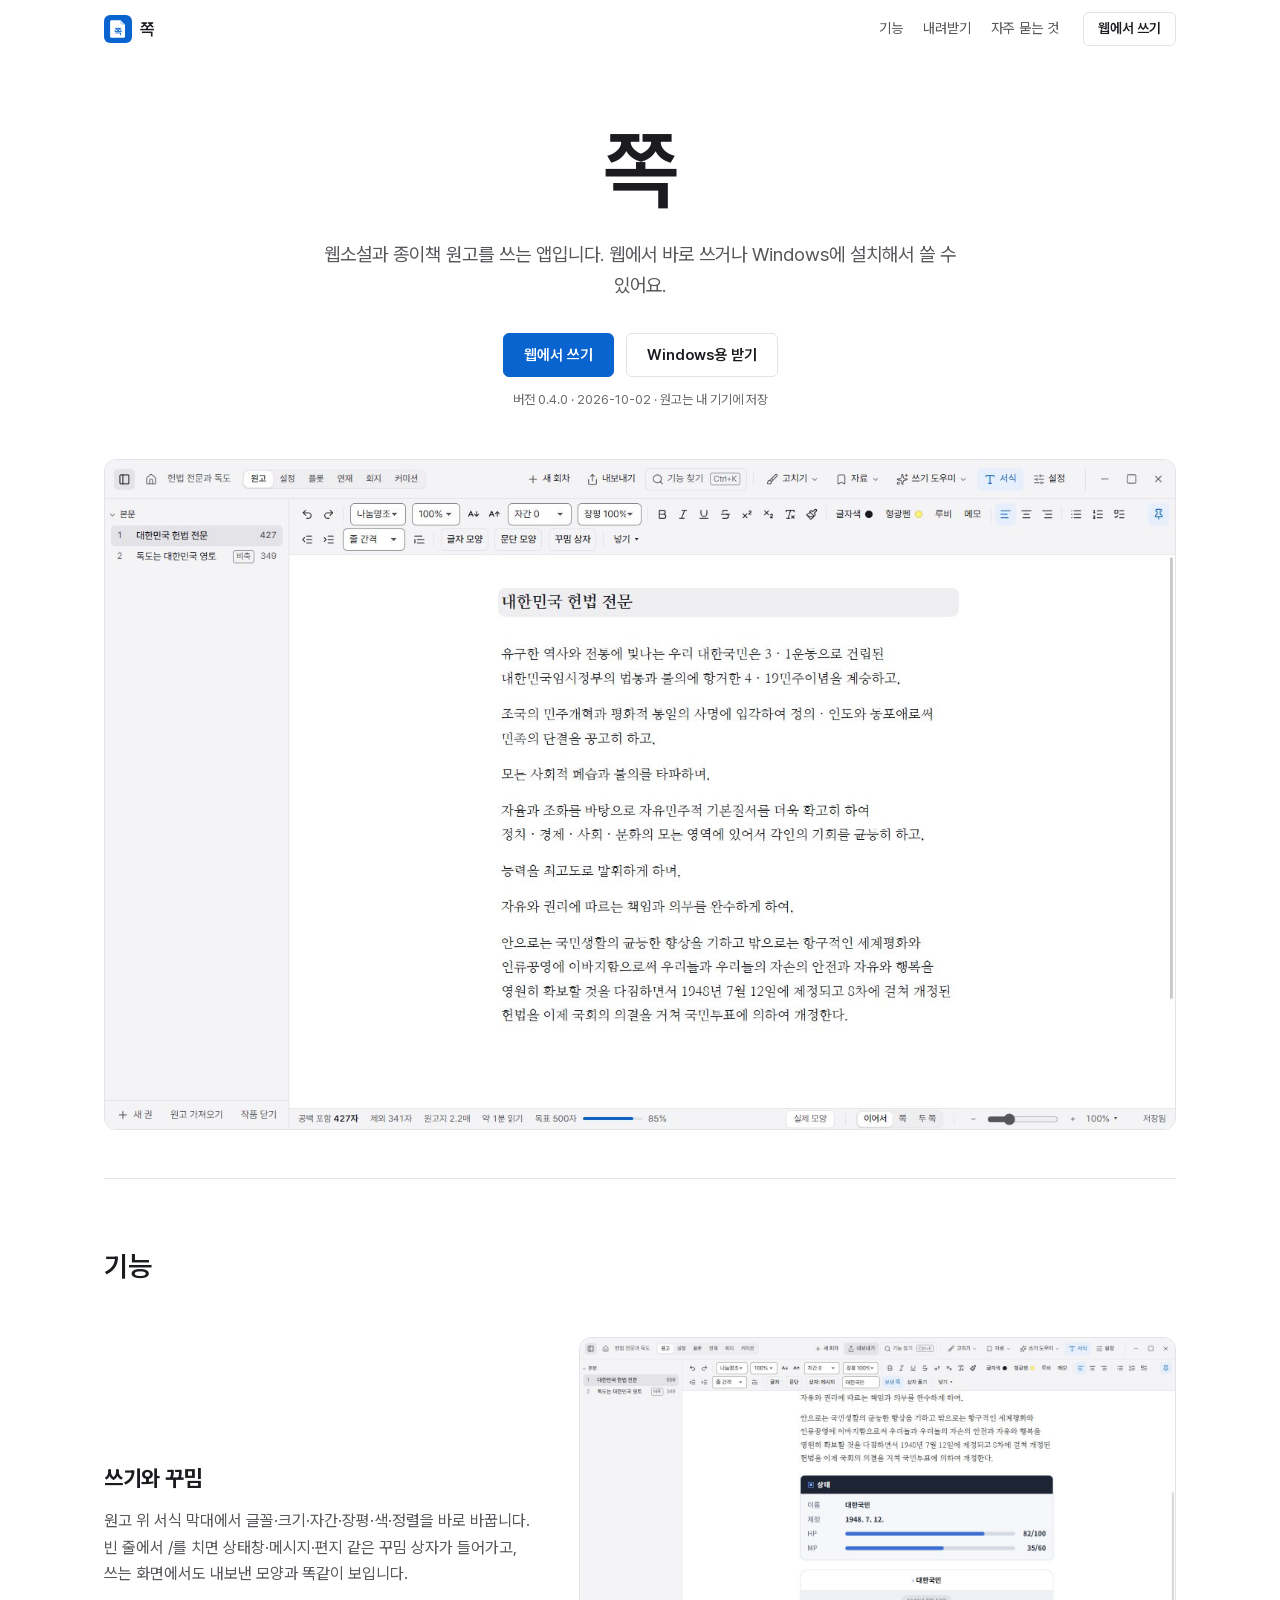
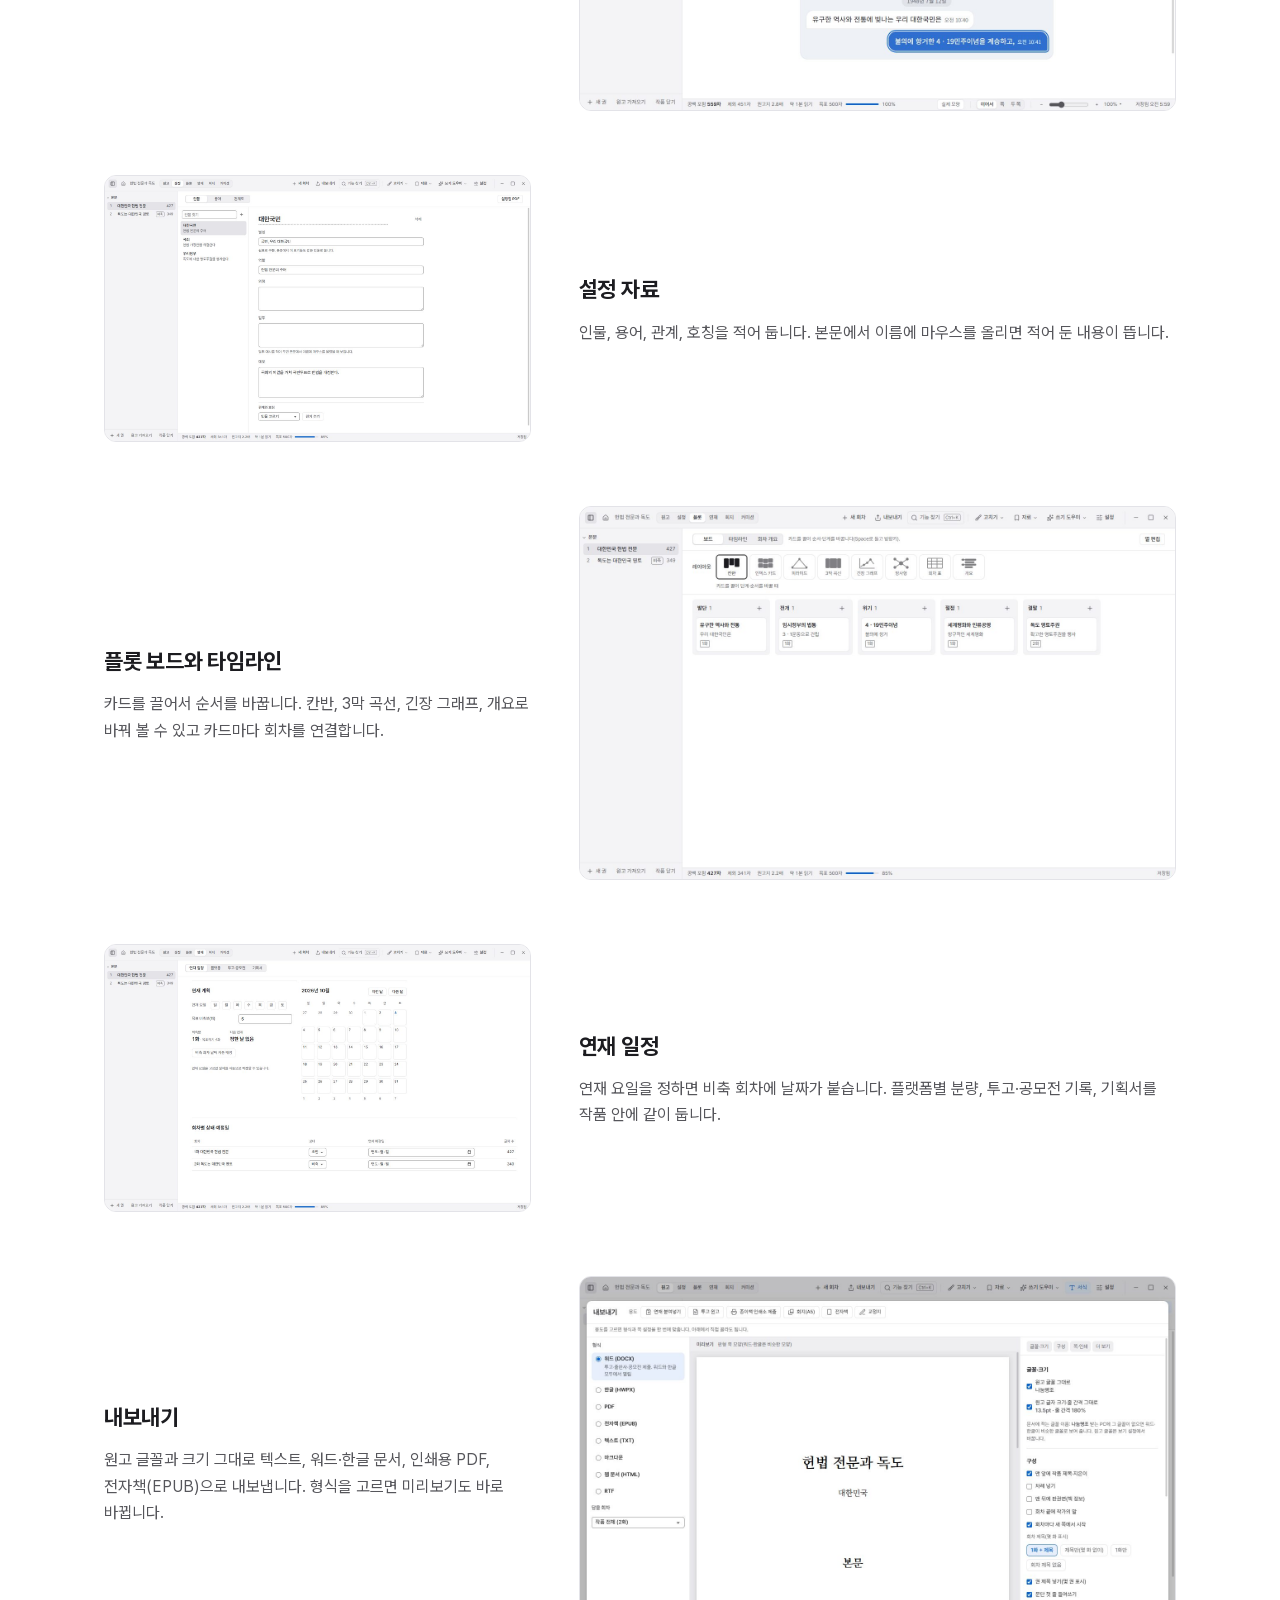
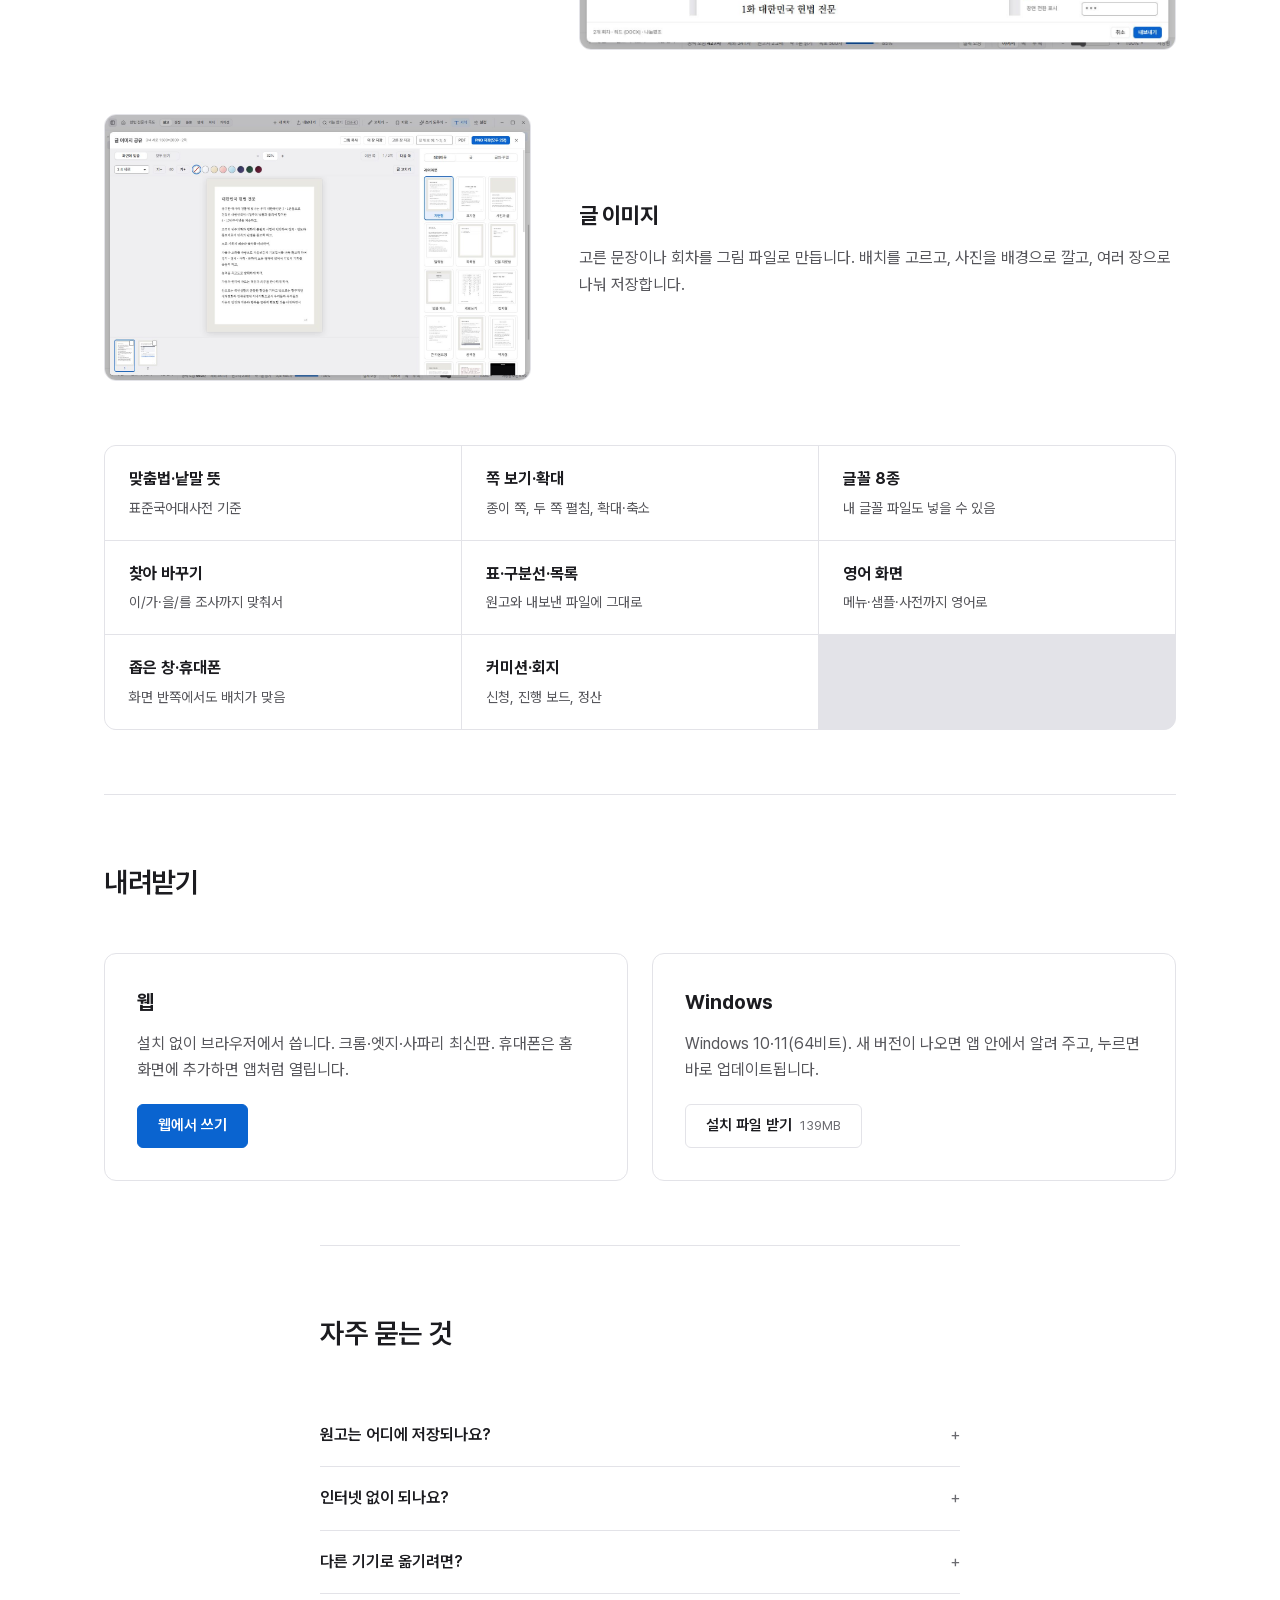
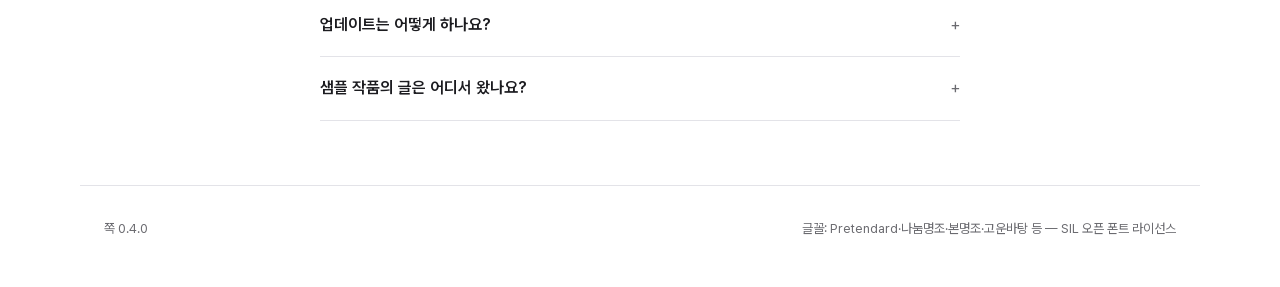
==== index.html @ 69a87b11 "사이트 올리기" ====
<!doctype html>
<html lang="ko">
  <head>
    <meta charset="utf-8" />
    <meta name="viewport" content="width=device-width, initial-scale=1" />
    <title>쪽</title>
    <!-- 링크 미리보기(카톡·트위터·디스코드 등): 제목·그림 모두 「쪽」만. 설명 줄은 일부러 넣지 않는다(카톡이 description을 대신 보여 줌) -->
    <meta property="og:type" content="website" />
    <meta property="og:site_name" content="쪽" />
    <meta property="og:title" content="쪽" />

    <meta property="og:url" content="https://9w3am.github.io/jjok/" />
    <meta property="og:image" content="https://9w3am.github.io/jjok/og.png" />
    <meta property="og:image:width" content="1200" />
    <meta property="og:image:height" content="630" />
    <meta property="og:locale" content="ko_KR" />
    <meta name="twitter:card" content="summary_large_image" />
    <meta name="theme-color" content="#ffffff" media="(prefers-color-scheme: light)" />
    <meta name="theme-color" content="#1a1a1d" media="(prefers-color-scheme: dark)" />
    <link rel="icon" href="favicon.svg" type="image/svg+xml" />
    <link rel="icon" href="favicon-32.png" sizes="32x32" type="image/png" />
    <link rel="apple-touch-icon" href="app/icon-180.png" />
    <link rel="stylesheet" href="site.css" />
    <script>
      // 홈 화면에 설치한 웹 앱(옛 주소)으로 열었으면 소개 없이 바로 앱으로
      if (matchMedia("(display-mode: standalone)").matches) location.replace("app/");
    </script>
  </head>
  <body>
    <header class="top">
      <a class="brand" href="./"><img src="app/icon.svg" alt="" width="28" height="28" />쪽</a>
      <nav aria-label="사이트">
        <a href="#features">기능</a>
        <a href="#download">내려받기</a>
        <a href="#faq">자주 묻는 것</a>
      </nav>
      <a class="btn btn-sm" href="app/">웹에서 쓰기</a>
    </header>

    <main>
      <section class="hero">
        <h1>쪽</h1>
        <p class="lead">웹소설과 종이책 원고를 쓰는 앱입니다. 웹에서 바로 쓰거나 Windows에 설치해서 쓸 수 있어요.</p>
        <div class="cta">
          <a class="btn btn-primary" href="app/">웹에서 쓰기</a>
          <a class="btn" href="https://github.com/9w3am/jjok/releases/download/v0.4.0/jjok-setup-0.4.0.exe">Windows용 받기</a>
        </div>
        <p class="meta">버전 0.4.0 · 2026-10-02 · 원고는 내 기기에 저장</p>
        <figure class="shot shot-hero">
          <img src="shots/write.jpg" width="1440" height="900" alt="원고 쓰는 화면: 왼쪽에 회차 목록, 가운데에 본문" />
        </figure>
      </section>

      <section id="features" class="features" aria-labelledby="f-title">
        <h2 id="f-title">기능</h2>

        <article class="feature">
          <div class="f-text">
            <h3>쓰기와 꾸밈</h3>
            <p>원고 위 서식 막대에서 글꼴·크기·자간·장평·색·정렬을 바로 바꿉니다. 빈 줄에서 /를 치면 상태창·메시지·편지 같은 꾸밈 상자가 들어가고, 쓰는 화면에서도 내보낸 모양과 똑같이 보입니다.</p>
          </div>
          <figure class="shot">
            <img src="shots/boxes.jpg" width="1440" height="900" alt="원고 안에 상태창과 메시지 상자가 들어간 쓰는 화면" loading="lazy" />
          </figure>
        </article>

        <article class="feature">
          <div class="f-text">
            <h3>설정 자료</h3>
            <p>인물, 용어, 관계, 호칭을 적어 둡니다. 본문에서 이름에 마우스를 올리면 적어 둔 내용이 뜹니다.</p>
          </div>
          <figure class="shot">
            <img src="shots/bible.jpg" width="1440" height="900" alt="설정 자료 화면: 인물 목록과 인물 정보" loading="lazy" />
          </figure>
        </article>

        <article class="feature">
          <div class="f-text">
            <h3>플롯 보드와 타임라인</h3>
            <p>카드를 끌어서 순서를 바꿉니다. 칸반, 3막 곡선, 긴장 그래프, 개요로 바꿔 볼 수 있고 카드마다 회차를 연결합니다.</p>
          </div>
          <figure class="shot">
            <img src="shots/plot.jpg" width="1440" height="900" alt="플롯 보드 화면" loading="lazy" />
          </figure>
        </article>

        <article class="feature">
          <div class="f-text">
            <h3>연재 일정</h3>
            <p>연재 요일을 정하면 비축 회차에 날짜가 붙습니다. 플랫폼별 분량, 투고·공모전 기록, 기획서를 작품 안에 같이 둡니다.</p>
          </div>
          <figure class="shot">
            <img src="shots/serial.jpg" width="1440" height="900" alt="연재 일정 화면" loading="lazy" />
          </figure>
        </article>

        <article class="feature">
          <div class="f-text">
            <h3>내보내기</h3>
            <p>원고 글꼴과 크기 그대로 텍스트, 워드·한글 문서, 인쇄용 PDF, 전자책(EPUB)으로 내보냅니다. 형식을 고르면 미리보기도 바로 바뀝니다.</p>
          </div>
          <figure class="shot">
            <img src="shots/export.jpg" width="1440" height="900" alt="내보내기 화면: 형식 목록과 쪽 미리보기" loading="lazy" />
          </figure>
        </article>

        <article class="feature">
          <div class="f-text">
            <h3>글 이미지</h3>
            <p>고른 문장이나 회차를 그림 파일로 만듭니다. 배치를 고르고, 사진을 배경으로 깔고, 여러 장으로 나눠 저장합니다.</p>
          </div>
          <figure class="shot">
            <img src="shots/textimage.jpg" width="1440" height="900" alt="글 이미지 화면: 배치 목록과 그림 미리보기" loading="lazy" />
          </figure>
        </article>

        <ul class="more" aria-label="그 밖의 기능">
          <li><strong>맞춤법·낱말 뜻</strong><span>표준국어대사전 기준</span></li>
          <li><strong>쪽 보기·확대</strong><span>종이 쪽, 두 쪽 펼침, 확대·축소</span></li>
          <li><strong>글꼴 8종</strong><span>내 글꼴 파일도 넣을 수 있음</span></li>
          <li><strong>찾아 바꾸기</strong><span>이/가·을/를 조사까지 맞춰서</span></li>
          <li><strong>표·구분선·목록</strong><span>원고와 내보낸 파일에 그대로</span></li>
          <li><strong>영어 화면</strong><span>메뉴·샘플·사전까지 영어로</span></li>
          <li><strong>좁은 창·휴대폰</strong><span>화면 반쪽에서도 배치가 맞음</span></li>
          <li><strong>커미션·회지</strong><span>신청, 진행 보드, 정산</span></li>
        </ul>
      </section>

      <section id="download" class="download" aria-labelledby="d-title">
        <h2 id="d-title">내려받기</h2>
        <div class="d-grid">
          <div class="d-card">
            <h3>웹</h3>
            <p>설치 없이 브라우저에서 씁니다. 크롬·엣지·사파리 최신판. 휴대폰은 홈 화면에 추가하면 앱처럼 열립니다.</p>
            <a class="btn btn-primary" href="app/">웹에서 쓰기</a>
          </div>
          <div class="d-card">
            <h3>Windows</h3>
            <p>Windows 10·11(64비트). 새 버전이 나오면 앱 안에서 알려 주고, 누르면 바로 업데이트됩니다.</p>
            <a class="btn" href="https://github.com/9w3am/jjok/releases/download/v0.4.0/jjok-setup-0.4.0.exe">설치 파일 받기 <span class="size">139MB</span></a>
          </div>
        </div>
      </section>

      <section id="faq" class="faq" aria-labelledby="q-title">
        <h2 id="q-title">자주 묻는 것</h2>
        <details>
          <summary>원고는 어디에 저장되나요?</summary>
          <p>
            내 기기에 저장됩니다. Windows는 작품 폴더에, 웹은 브라우저 저장소에 둡니다. 로그인하면 계정에도 올라가서
            다른 기기에서 이어 쓸 수 있습니다.
          </p>
        </details>
        <details>
          <summary>인터넷 없이 되나요?</summary>
          <p>
            Windows는 인터넷 없이 됩니다. 웹은 한 번 열어 두면 인터넷이 끊겨도 열립니다. 맞춤법 사전과 기기 간 동기화만
            인터넷이 필요합니다.
          </p>
        </details>
        <details>
          <summary>다른 기기로 옮기려면?</summary>
          <p>로그인해서 동기화하거나, 작품을 파일로 내보낸 다음 다른 기기에서 가져오면 됩니다.</p>
        </details>
        <details>
          <summary>업데이트는 어떻게 하나요?</summary>
          <p>
            새 버전이 나오면 앱 오른쪽 아래에 알림이 뜹니다. 웹은 새로 불러오면 되고, Windows는 ‘지금 업데이트’를
            누르면 받아서 설치한 뒤 다시 켜집니다. 알림을 넘겼어도 시작 화면 아래 버전 줄에서 업데이트할 수 있습니다.
            쓰던 작품은 그대로 남습니다.
          </p>
        </details>
        <details>
          <summary>샘플 작품의 글은 어디서 왔나요?</summary>
          <p>
            대한민국 헌법 전문, 외교부 독도 누리집의 정부 기본입장, 「독도의 지속가능한 이용에 관한 법률」 조문입니다.
          </p>
        </details>
      </section>
    </main>

    <footer class="foot">
      <span>쪽 0.4.0</span>
      <span>글꼴: Pretendard·나눔명조·본명조·고운바탕 등 — SIL 오픈 폰트 라이선스</span>
    </footer>
  </body>
</html>
---- site.css ----
/* 쪽 사이트 첫 화면. 색·모서리·간격은 앱 디자인 토큰(docs/DESIGN_SYSTEM.md)과 같게 */
@font-face {
  font-family: "Pretendard Variable";
  src: url("fonts/PretendardVariable.woff2") format("woff2-variations");
  font-weight: 45 920;
  font-display: swap;
}

:root {
  color-scheme: light;
  --bg: #ffffff;
  --bg-sidebar: #f4f4f6;
  --text: #1c1c20;
  --text-2: #56565b;
  --text-3: #6b6b70;
  --line: #e3e3e8;
  --accent: #0a64d0;
  --accent-contrast: #ffffff;
  --r-1: 6px;
  --r-2: 8px;
  --r-3: 12px;
  --shadow-float: 0 8px 28px rgb(0 0 0 / 0.12), 0 1px 3px rgb(0 0 0 / 0.08);
  --max: 1120px;
}
@media (prefers-color-scheme: dark) {
  :root:not([data-theme="light"]) {
    color-scheme: dark;
    --bg: #1a1a1d;
    --bg-sidebar: #242426;
    --text: #f2f2f4;
    --text-2: #b4b4ba;
    --text-3: #98989f;
    --line: #38383c;
    --accent: #4c9dff;
    --accent-contrast: #0b1a2e;
  }
}
:root[data-theme="dark"] {
  color-scheme: dark;
  --bg: #1a1a1d;
  --bg-sidebar: #242426;
  --text: #f2f2f4;
  --text-2: #b4b4ba;
  --text-3: #98989f;
  --line: #38383c;
  --accent: #4c9dff;
  --accent-contrast: #0b1a2e;
}

* {
  box-sizing: border-box;
}
html {
  scroll-behavior: smooth;
}
@media (prefers-reduced-motion: reduce) {
  html {
    scroll-behavior: auto;
  }
}
body {
  margin: 0;
  background: var(--bg);
  color: var(--text);
  font:
    16px/1.65 "Pretendard Variable",
    Pretendard,
    system-ui,
    sans-serif;
  word-break: keep-all;
  overflow-x: hidden;
}
img {
  max-width: 100%;
  height: auto;
  display: block;
}
a {
  color: inherit;
}

/* 머리 막대 */
.top {
  position: sticky;
  top: 0;
  z-index: 10;
  display: flex;
  align-items: center;
  gap: 24px;
  max-width: var(--max);
  margin: 0 auto;
  padding: 12px 24px;
  background: color-mix(in srgb, var(--bg) 88%, transparent);
  backdrop-filter: blur(12px);
}
.brand {
  display: inline-flex;
  align-items: center;
  gap: 8px;
  font-weight: 600;
  font-size: 17px;
  text-decoration: none;
}
.top nav {
  display: flex;
  gap: 20px;
  margin-left: auto;
  font-size: 14px;
}
.top nav a {
  color: var(--text-2);
  text-decoration: none;
}
.top nav a:hover {
  color: var(--text);
}

/* 단추 */
.btn {
  display: inline-flex;
  align-items: center;
  gap: 8px;
  height: 44px;
  padding: 0 20px;
  border: 1px solid var(--line);
  border-radius: var(--r-1);
  background: var(--bg);
  color: var(--text);
  font-weight: 600;
  font-size: 15px;
  text-decoration: none;
  white-space: nowrap;
}
.btn:hover {
  border-color: var(--text-3);
}
.btn-primary {
  background: var(--accent);
  border-color: var(--accent);
  color: var(--accent-contrast);
}
.btn-primary:hover {
  border-color: var(--accent);
  filter: brightness(1.08);
}
.btn-sm {
  height: 34px;
  padding: 0 14px;
  font-size: 14px;
}
.btn:focus-visible,
a:focus-visible,
summary:focus-visible {
  outline: 2px solid var(--accent);
  outline-offset: 2px;
}
.size {
  color: var(--text-3);
  font-weight: 400;
  font-size: 13px;
}

/* 첫 화면 */
main {
  max-width: var(--max);
  margin: 0 auto;
  padding: 0 24px;
}
.hero {
  padding: 64px 0 48px;
  text-align: center;
}
.hero h1 {
  margin: 0;
  /* 이름이 한 글자(쪽)라 글자 자체를 로고처럼 크게 */
  font-size: clamp(56px, 8vw, 88px);
  line-height: 1.1;
  letter-spacing: -0.02em;
  font-weight: 600;
}
.lead {
  max-width: 640px;
  margin: 20px auto 0;
  color: var(--text-2);
  font-size: clamp(16px, 2vw, 19px);
}
.cta {
  display: flex;
  flex-wrap: wrap;
  justify-content: center;
  gap: 12px;
  margin-top: 32px;
}
.meta {
  margin: 12px 0 0;
  color: var(--text-3);
  font-size: 13px;
}
.shot {
  margin: 0;
  border: 1px solid var(--line);
  border-radius: var(--r-3);
  overflow: hidden;
  background: var(--bg-sidebar);
}
.shot-hero {
  margin-top: 48px;
}

/* 기능 */
.features,
.download,
.faq {
  padding: 64px 0;
  border-top: 1px solid var(--line);
}
h2 {
  margin: 0 0 48px;
  font-size: clamp(22px, 2.6vw, 28px);
  letter-spacing: -0.012em;
  font-weight: 600;
}
.feature {
  display: grid;
  grid-template-columns: minmax(0, 5fr) minmax(0, 7fr);
  gap: 48px;
  align-items: center;
  margin-bottom: 64px;
}
.feature:nth-of-type(even) .f-text {
  order: 2;
}
.feature h3 {
  margin: 0 0 12px;
  font-size: 22px;
  letter-spacing: -0.012em;
}
.feature p {
  margin: 0;
  color: var(--text-2);
}
.more {
  list-style: none;
  margin: 0;
  padding: 0;
  display: grid;
  grid-template-columns: repeat(3, minmax(0, 1fr));
  gap: 1px;
  background: var(--line);
  border: 1px solid var(--line);
  border-radius: var(--r-3);
  overflow: hidden;
}
.more li {
  display: flex;
  flex-direction: column;
  gap: 4px;
  padding: 20px 24px;
  background: var(--bg);
}
.more span {
  color: var(--text-2);
  font-size: 14px;
}

/* 내려받기 */
.d-grid {
  display: grid;
  grid-template-columns: repeat(2, minmax(0, 1fr));
  gap: 24px;
}
.d-card {
  display: flex;
  flex-direction: column;
  align-items: flex-start;
  gap: 12px;
  padding: 32px;
  border: 1px solid var(--line);
  border-radius: var(--r-3);
}
.d-card h3 {
  margin: 0;
  font-size: 20px;
}
.d-card p {
  margin: 0 0 8px;
  color: var(--text-2);
  flex: 1;
}

/* 자주 묻는 것 */
.faq {
  max-width: 640px;
  margin: 0 auto;
}
.faq details {
  border-bottom: 1px solid var(--line);
}
.faq summary {
  cursor: pointer;
  padding: 18px 0;
  font-weight: 600;
  list-style: none;
  display: flex;
  justify-content: space-between;
  gap: 16px;
}
.faq summary::-webkit-details-marker {
  display: none;
}
.faq summary::after {
  content: "+";
  color: var(--text-3);
  font-weight: 400;
}
.faq details[open] summary::after {
  content: "−";
}
.faq details p {
  margin: 0 0 18px;
  color: var(--text-2);
}

.foot {
  display: flex;
  flex-wrap: wrap;
  justify-content: space-between;
  gap: 8px 24px;
  max-width: var(--max);
  margin: 0 auto;
  padding: 32px 24px 48px;
  border-top: 1px solid var(--line);
  color: var(--text-3);
  font-size: 13px;
}

/* 좁은 화면(휴대폰): 한 줄로 쌓고 옆 여백 16px */
@media (max-width: 900px) {
  .top {
    padding: 10px 16px;
    gap: 12px;
  }
  .top nav {
    display: none;
  }
  .top .btn-sm {
    margin-left: auto;
  }
  main {
    padding: 0 16px;
  }
  .hero {
    padding: 40px 0 32px;
    text-align: left;
  }
  .lead {
    margin-left: 0;
  }
  .cta {
    justify-content: flex-start;
  }
  .cta .btn {
    flex: 1 1 100%;
    justify-content: center;
  }
  .feature {
    grid-template-columns: 1fr;
    gap: 20px;
    margin-bottom: 48px;
  }
  .feature:nth-of-type(even) .f-text {
    order: 0;
  }
  .more,
  .d-grid {
    grid-template-columns: 1fr;
  }
  .d-card {
    padding: 24px;
  }
  .foot {
    padding: 24px 16px 40px;
  }
}
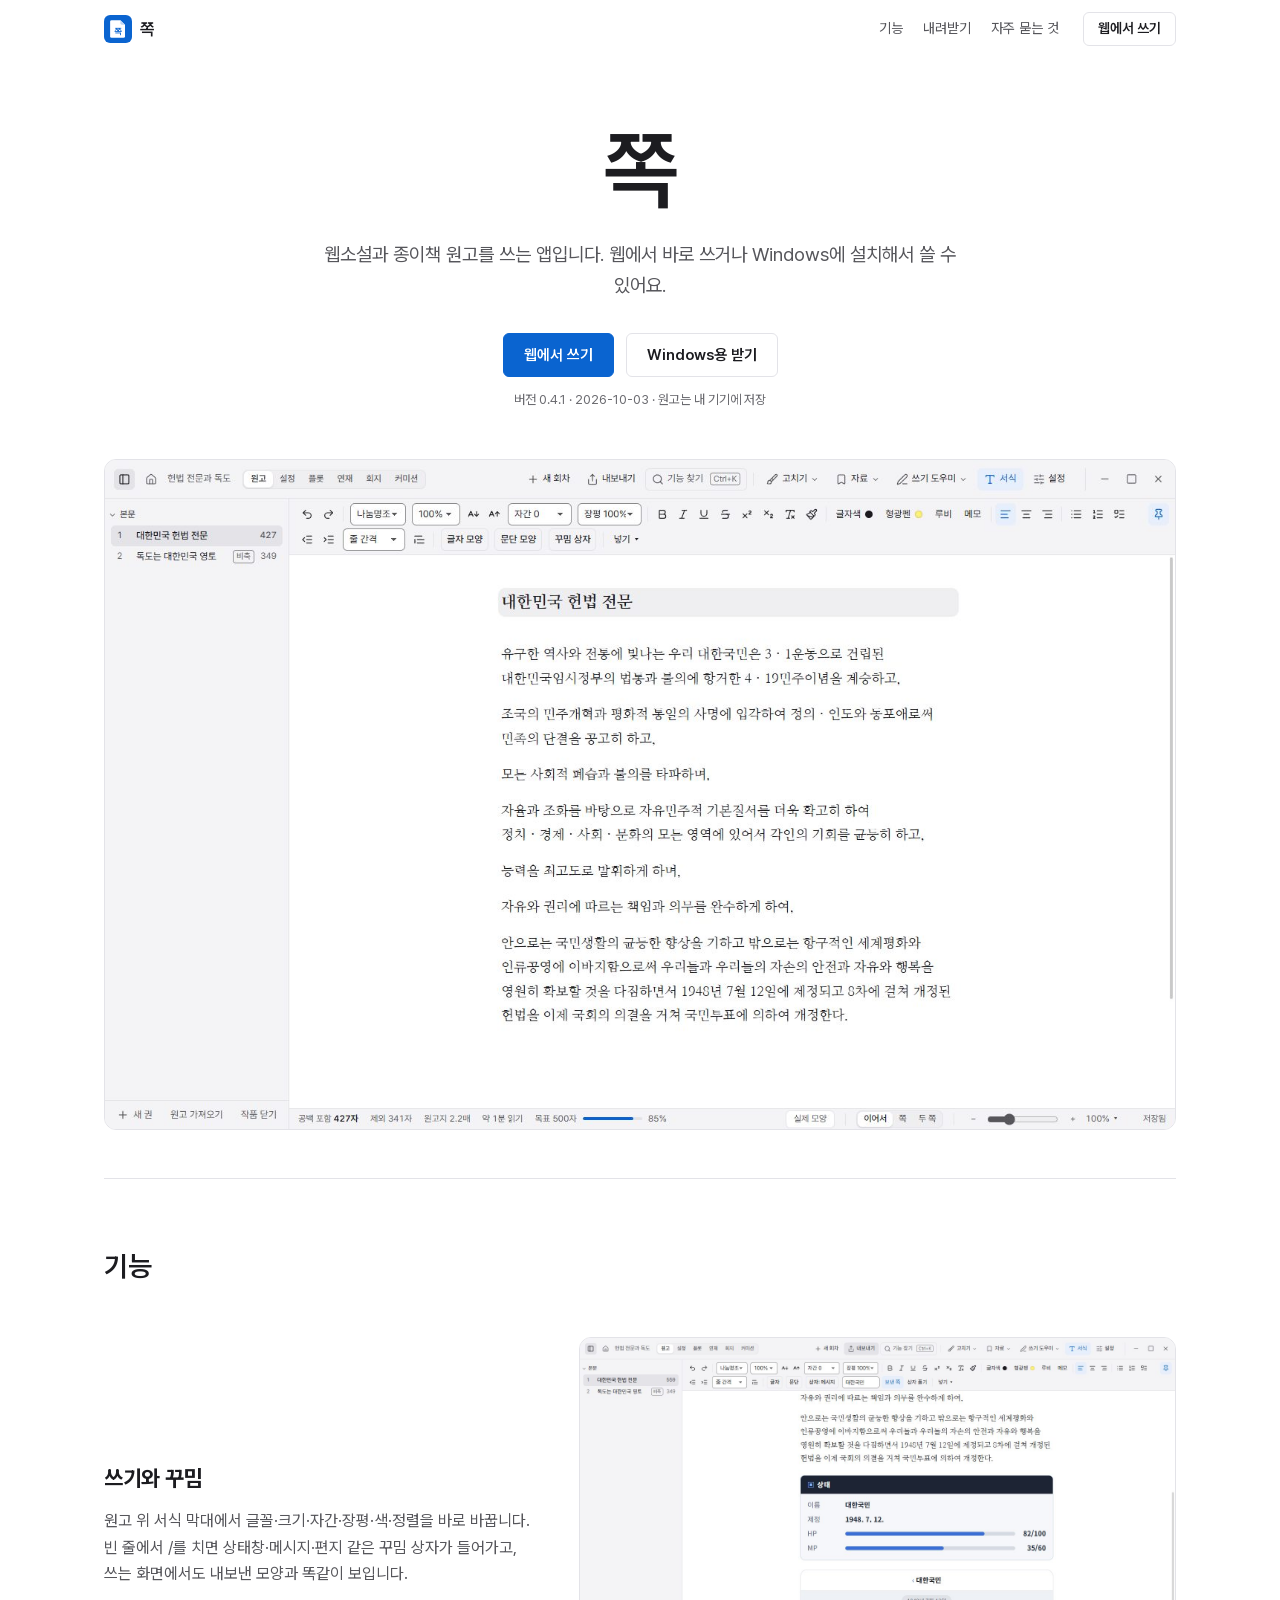
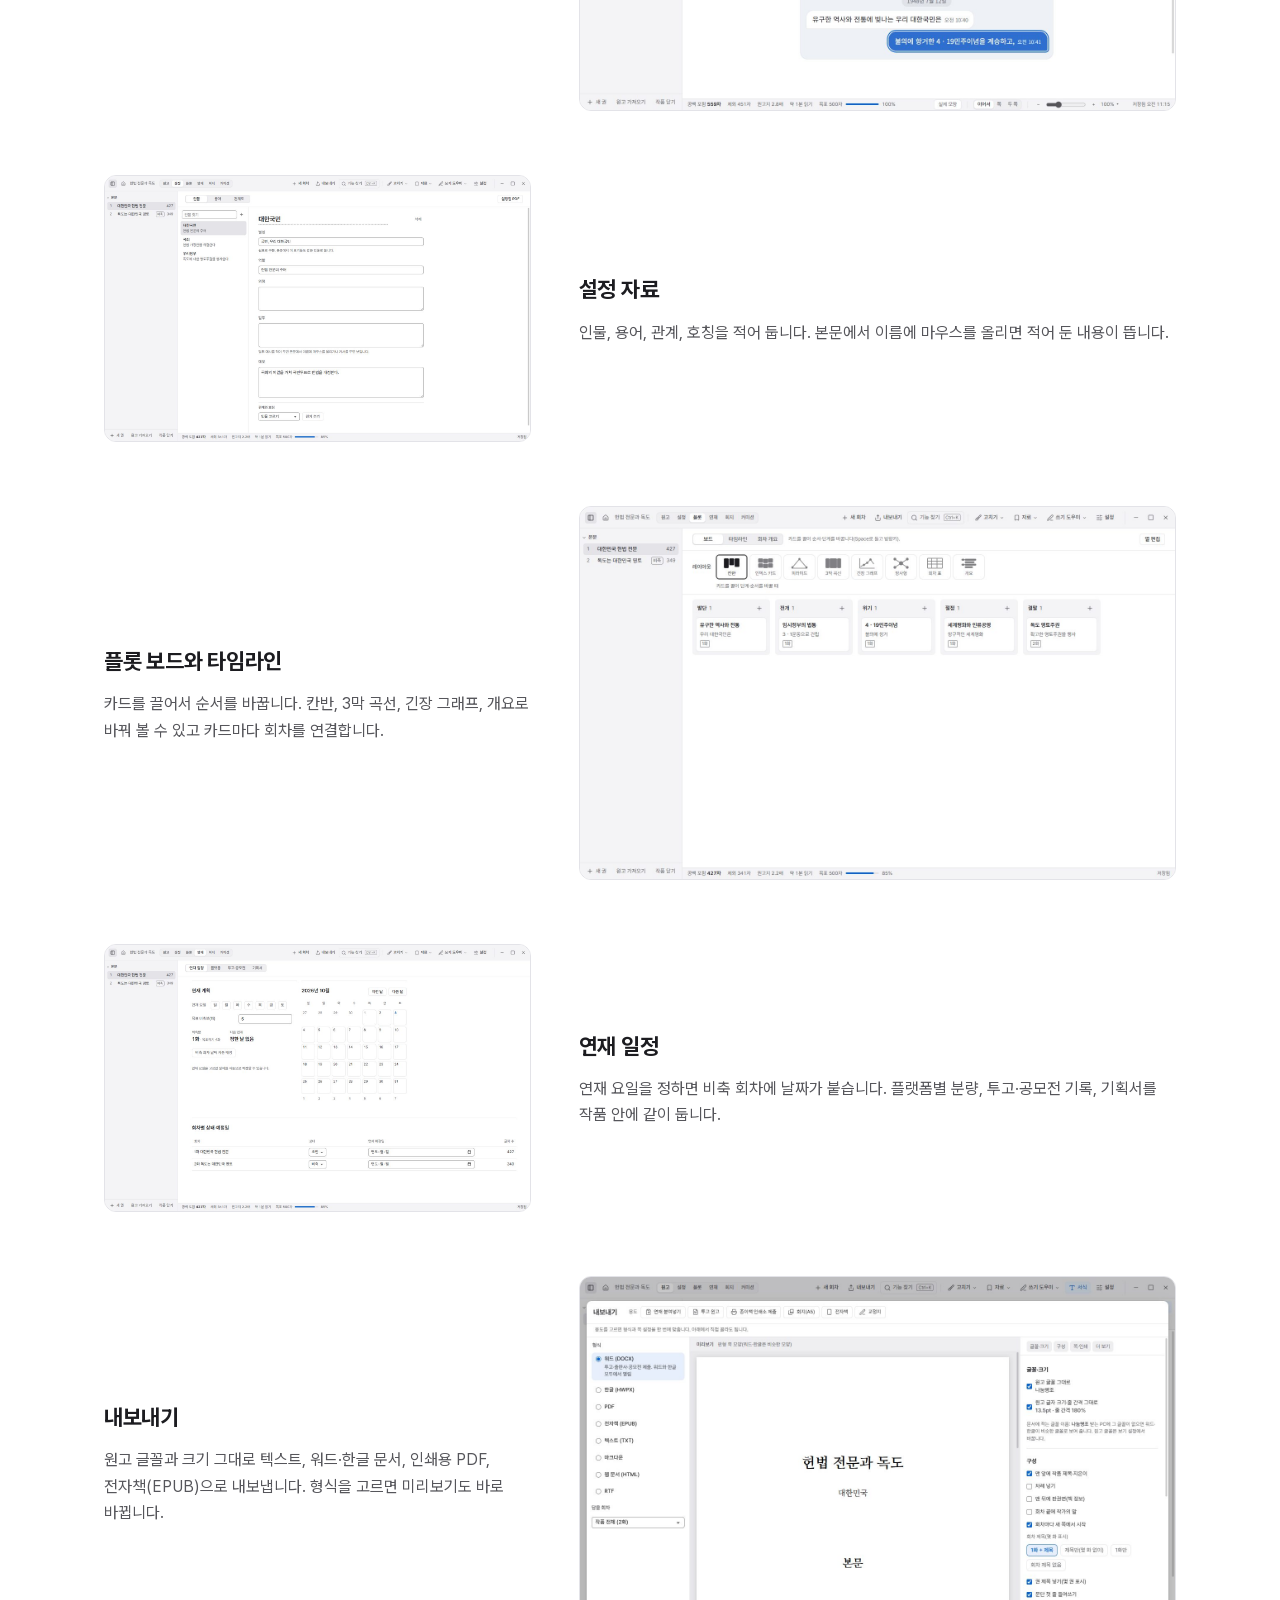
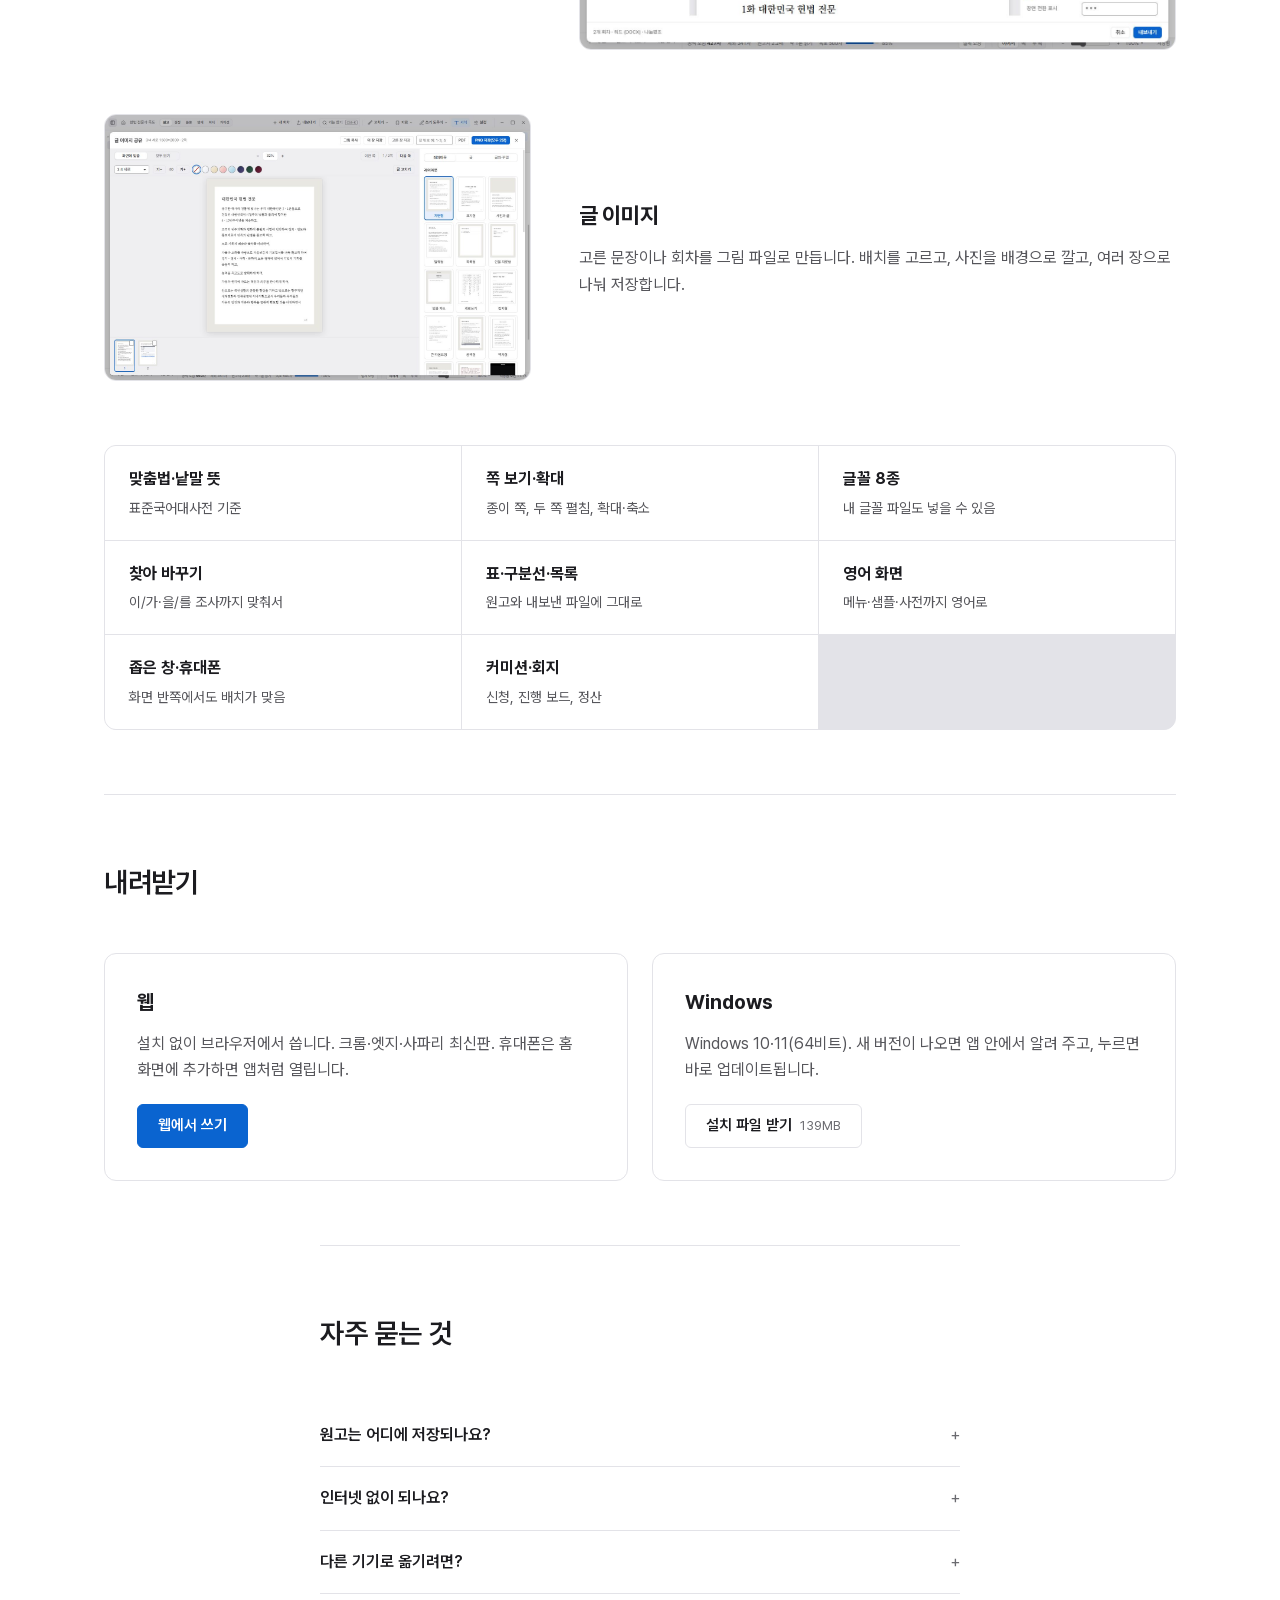
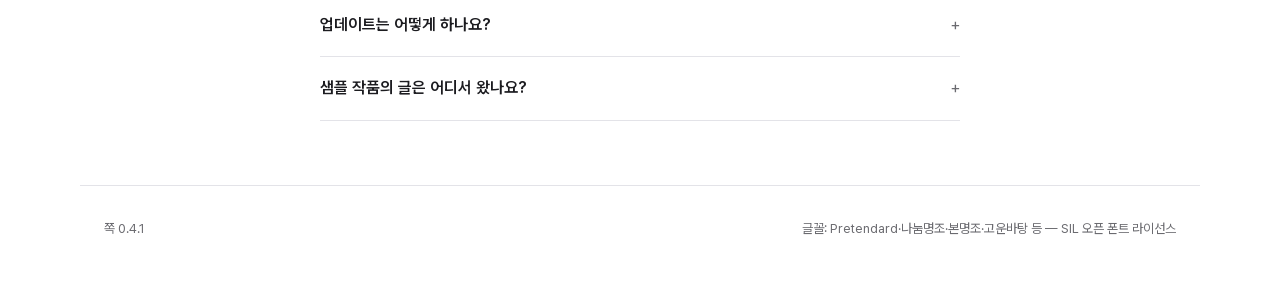
==== commit 97512739: "사이트 올리기" ====
--- a/index.html
+++ b/index.html
@@ -43,9 +43,9 @@
         <p class="lead">웹소설과 종이책 원고를 쓰는 앱입니다. 웹에서 바로 쓰거나 Windows에 설치해서 쓸 수 있어요.</p>
         <div class="cta">
           <a class="btn btn-primary" href="app/">웹에서 쓰기</a>
-          <a class="btn" href="https://github.com/9w3am/jjok/releases/download/v0.4.0/jjok-setup-0.4.0.exe">Windows용 받기</a>
+          <a class="btn" href="https://github.com/9w3am/jjok/releases/download/v0.4.1/jjok-setup-0.4.1.exe">Windows용 받기</a>
         </div>
-        <p class="meta">버전 0.4.0 · 2026-10-02 · 원고는 내 기기에 저장</p>
+        <p class="meta">버전 0.4.1 · 2026-10-03 · 원고는 내 기기에 저장</p>
         <figure class="shot shot-hero">
           <img src="shots/write.jpg" width="1440" height="900" alt="원고 쓰는 화면: 왼쪽에 회차 목록, 가운데에 본문" />
         </figure>
@@ -137,7 +137,7 @@
           <div class="d-card">
             <h3>Windows</h3>
             <p>Windows 10·11(64비트). 새 버전이 나오면 앱 안에서 알려 주고, 누르면 바로 업데이트됩니다.</p>
-            <a class="btn" href="https://github.com/9w3am/jjok/releases/download/v0.4.0/jjok-setup-0.4.0.exe">설치 파일 받기 <span class="size">139MB</span></a>
+            <a class="btn" href="https://github.com/9w3am/jjok/releases/download/v0.4.1/jjok-setup-0.4.1.exe">설치 파일 받기 <span class="size">139MB</span></a>
           </div>
         </div>
       </section>
@@ -180,7 +180,7 @@
     </main>
 
     <footer class="foot">
-      <span>쪽 0.4.0</span>
+      <span>쪽 0.4.1</span>
       <span>글꼴: Pretendard·나눔명조·본명조·고운바탕 등 — SIL 오픈 폰트 라이선스</span>
     </footer>
   </body>
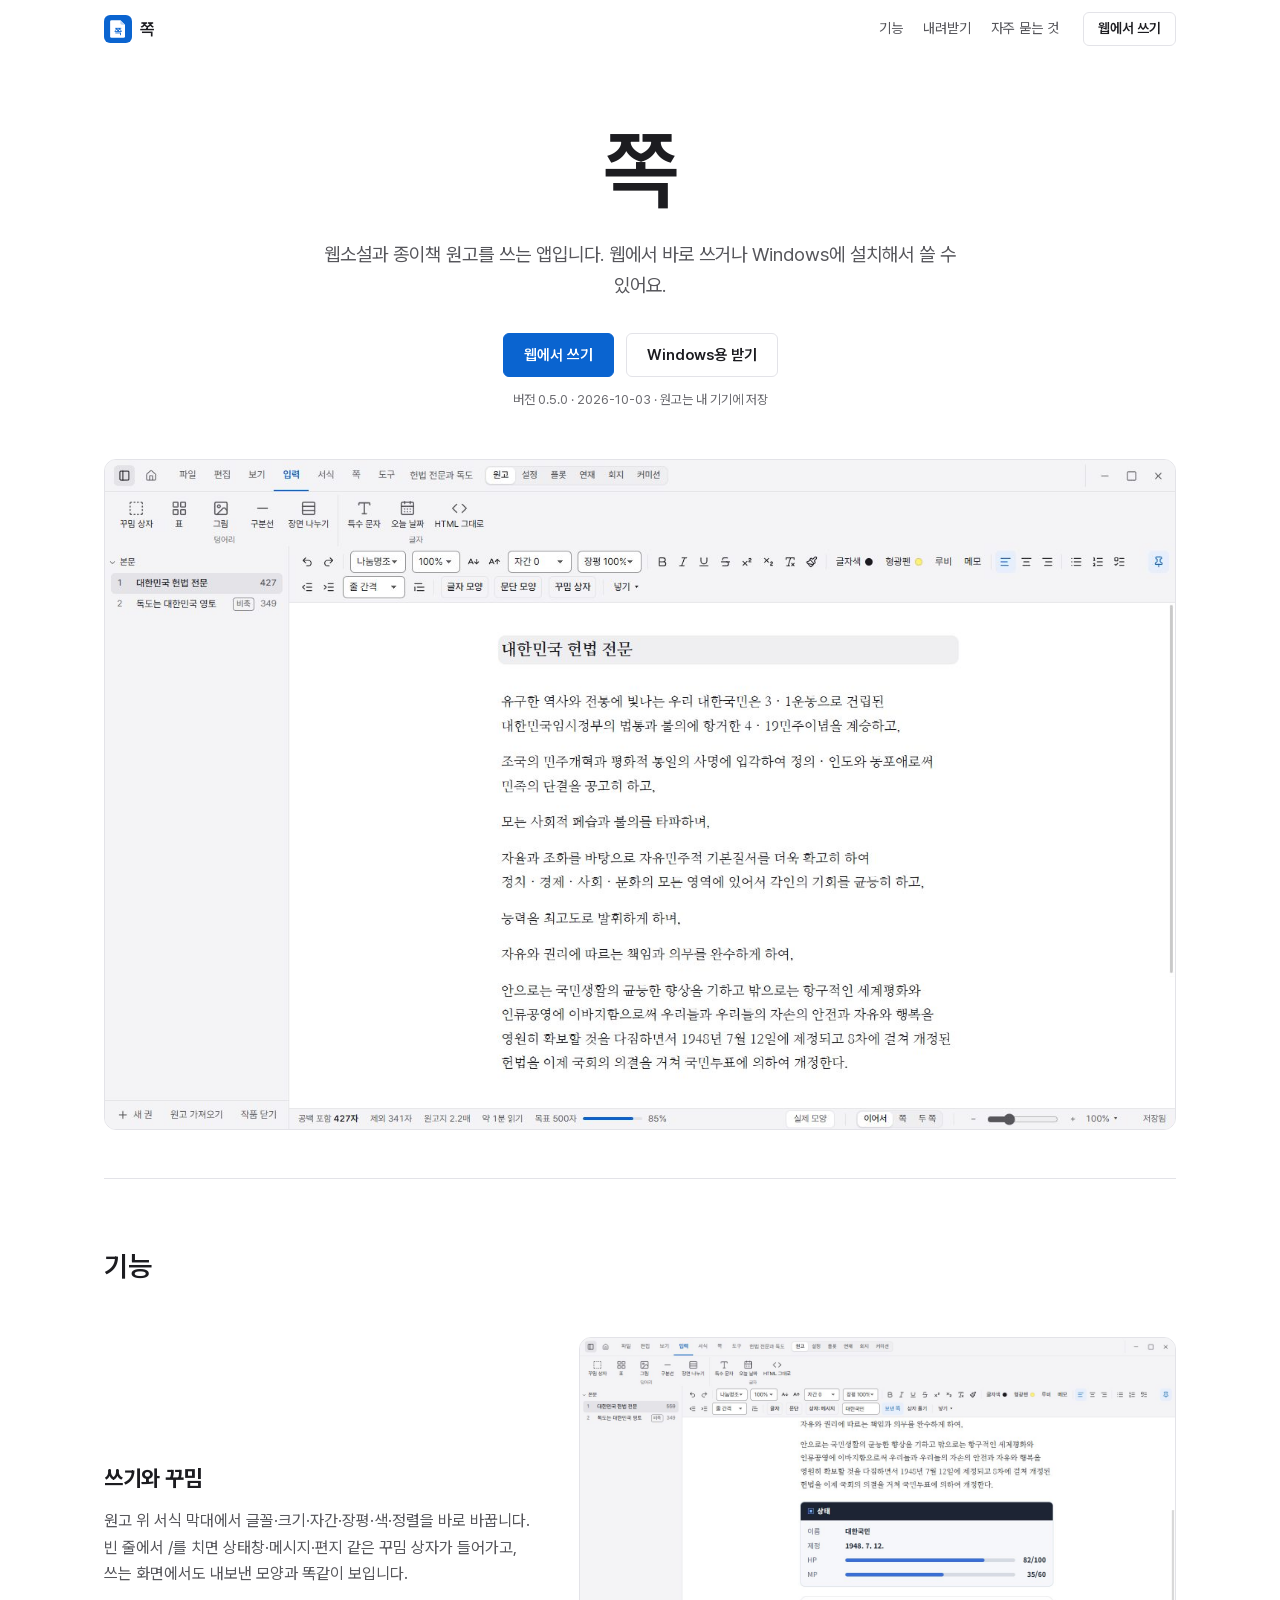
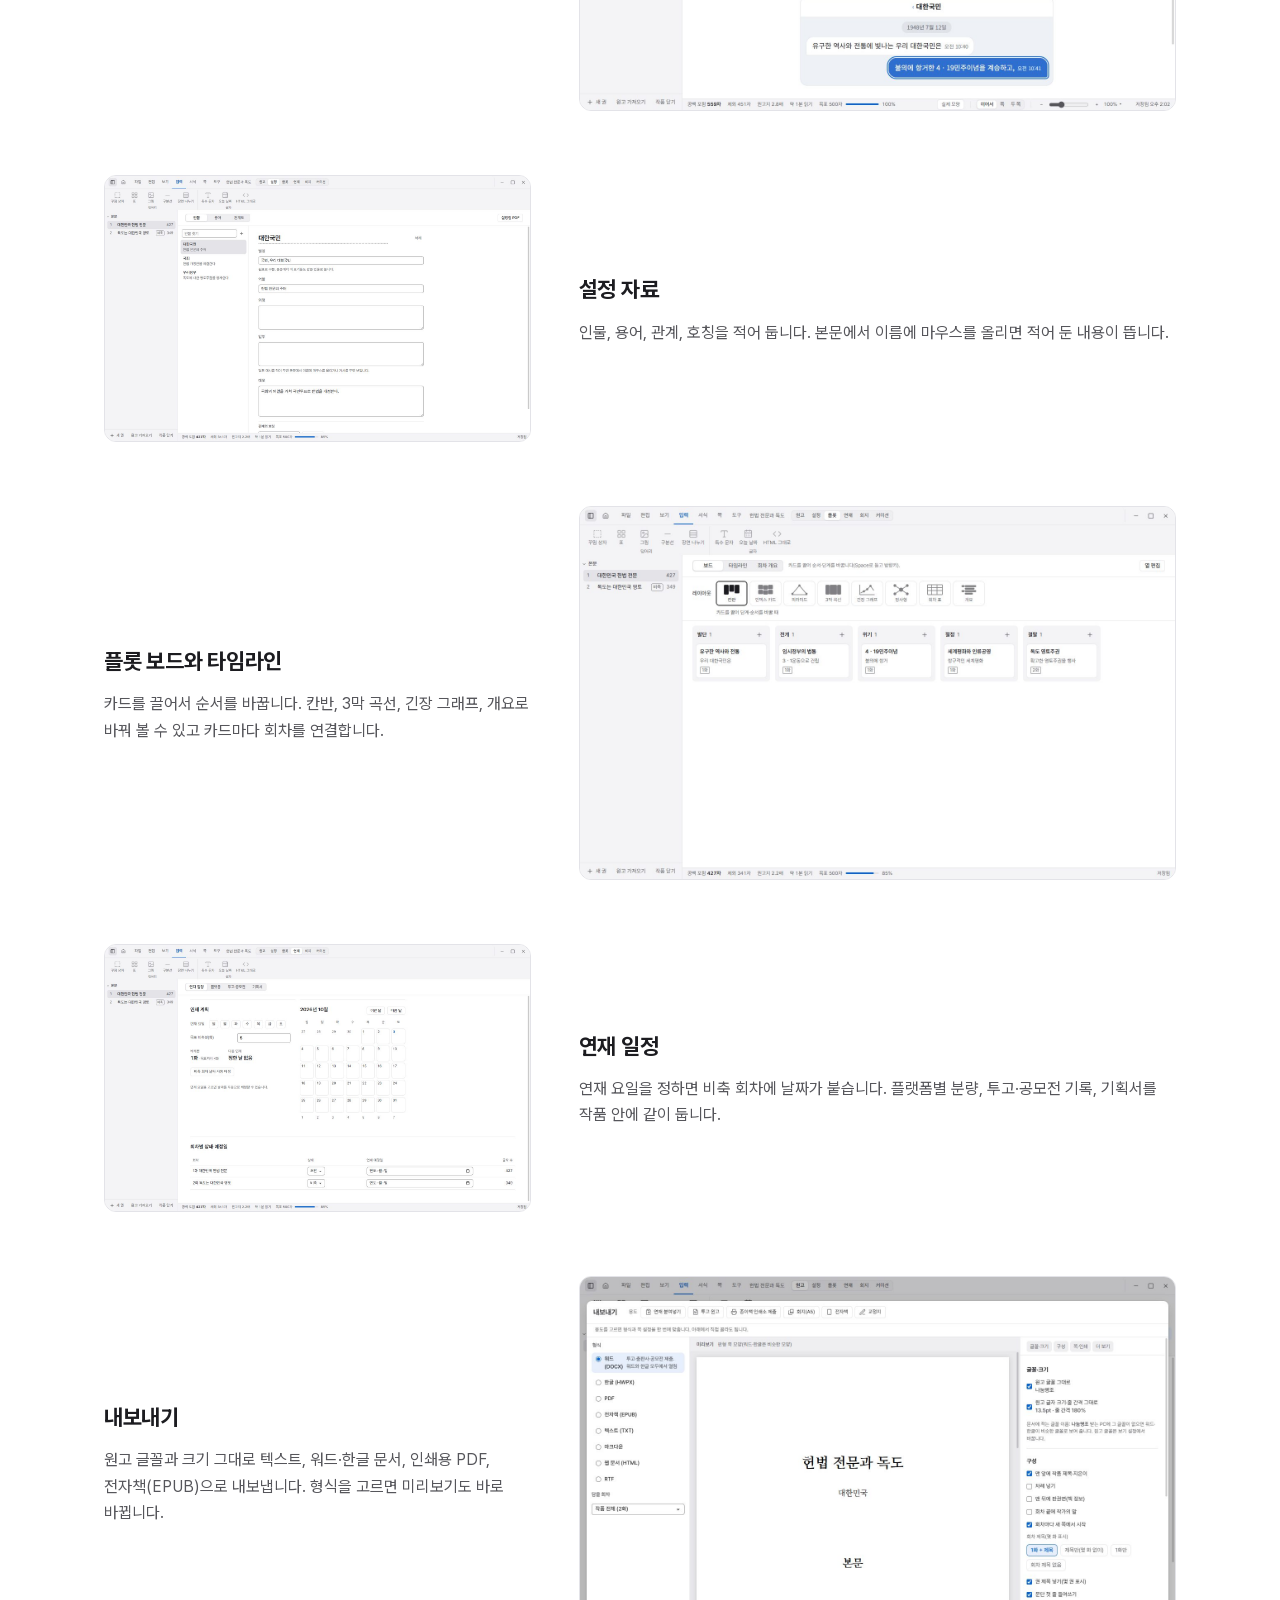
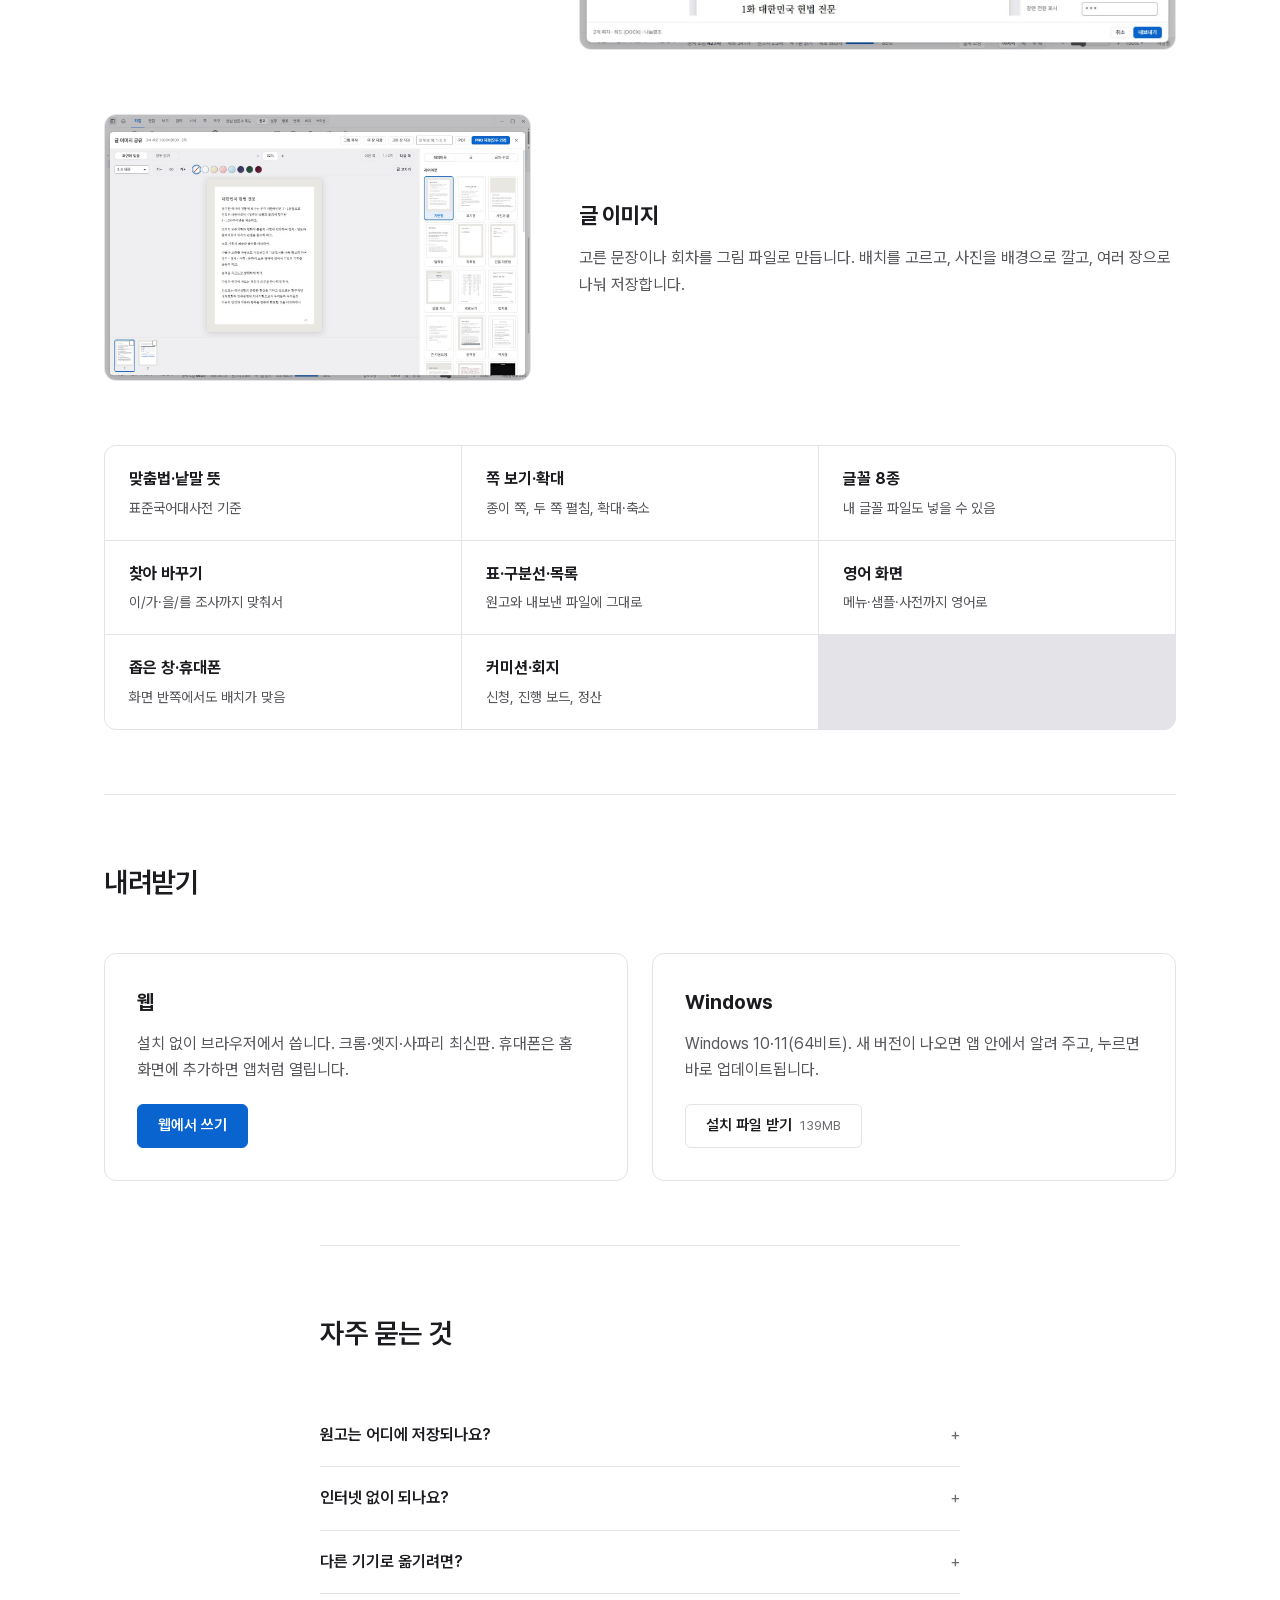
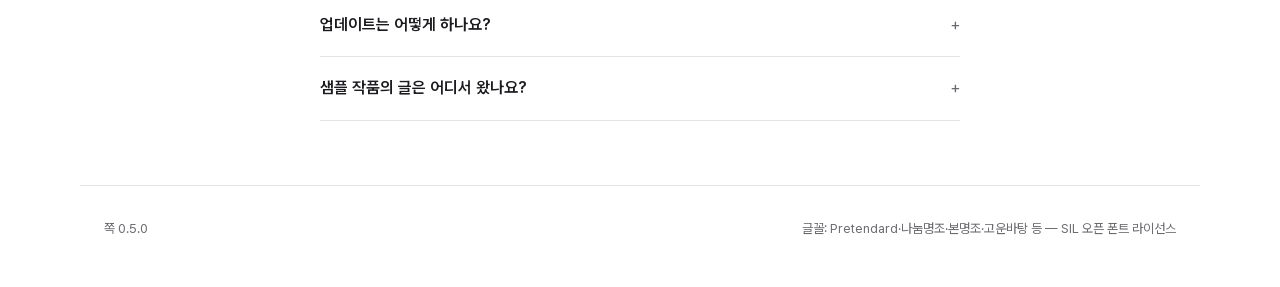
==== commit ee046f61: "사이트 올리기" ====
--- a/index.html
+++ b/index.html
@@ -43,9 +43,9 @@
         <p class="lead">웹소설과 종이책 원고를 쓰는 앱입니다. 웹에서 바로 쓰거나 Windows에 설치해서 쓸 수 있어요.</p>
         <div class="cta">
           <a class="btn btn-primary" href="app/">웹에서 쓰기</a>
-          <a class="btn" href="https://github.com/9w3am/jjok/releases/download/v0.4.1/jjok-setup-0.4.1.exe">Windows용 받기</a>
+          <a class="btn" href="https://github.com/9w3am/jjok/releases/download/v0.5.0/jjok-setup-0.5.0.exe">Windows용 받기</a>
         </div>
-        <p class="meta">버전 0.4.1 · 2026-10-03 · 원고는 내 기기에 저장</p>
+        <p class="meta">버전 0.5.0 · 2026-10-03 · 원고는 내 기기에 저장</p>
         <figure class="shot shot-hero">
           <img src="shots/write.jpg" width="1440" height="900" alt="원고 쓰는 화면: 왼쪽에 회차 목록, 가운데에 본문" />
         </figure>
@@ -137,7 +137,7 @@
           <div class="d-card">
             <h3>Windows</h3>
             <p>Windows 10·11(64비트). 새 버전이 나오면 앱 안에서 알려 주고, 누르면 바로 업데이트됩니다.</p>
-            <a class="btn" href="https://github.com/9w3am/jjok/releases/download/v0.4.1/jjok-setup-0.4.1.exe">설치 파일 받기 <span class="size">139MB</span></a>
+            <a class="btn" href="https://github.com/9w3am/jjok/releases/download/v0.5.0/jjok-setup-0.5.0.exe">설치 파일 받기 <span class="size">139MB</span></a>
           </div>
         </div>
       </section>
@@ -180,7 +180,7 @@
     </main>
 
     <footer class="foot">
-      <span>쪽 0.4.1</span>
+      <span>쪽 0.5.0</span>
       <span>글꼴: Pretendard·나눔명조·본명조·고운바탕 등 — SIL 오픈 폰트 라이선스</span>
     </footer>
   </body>
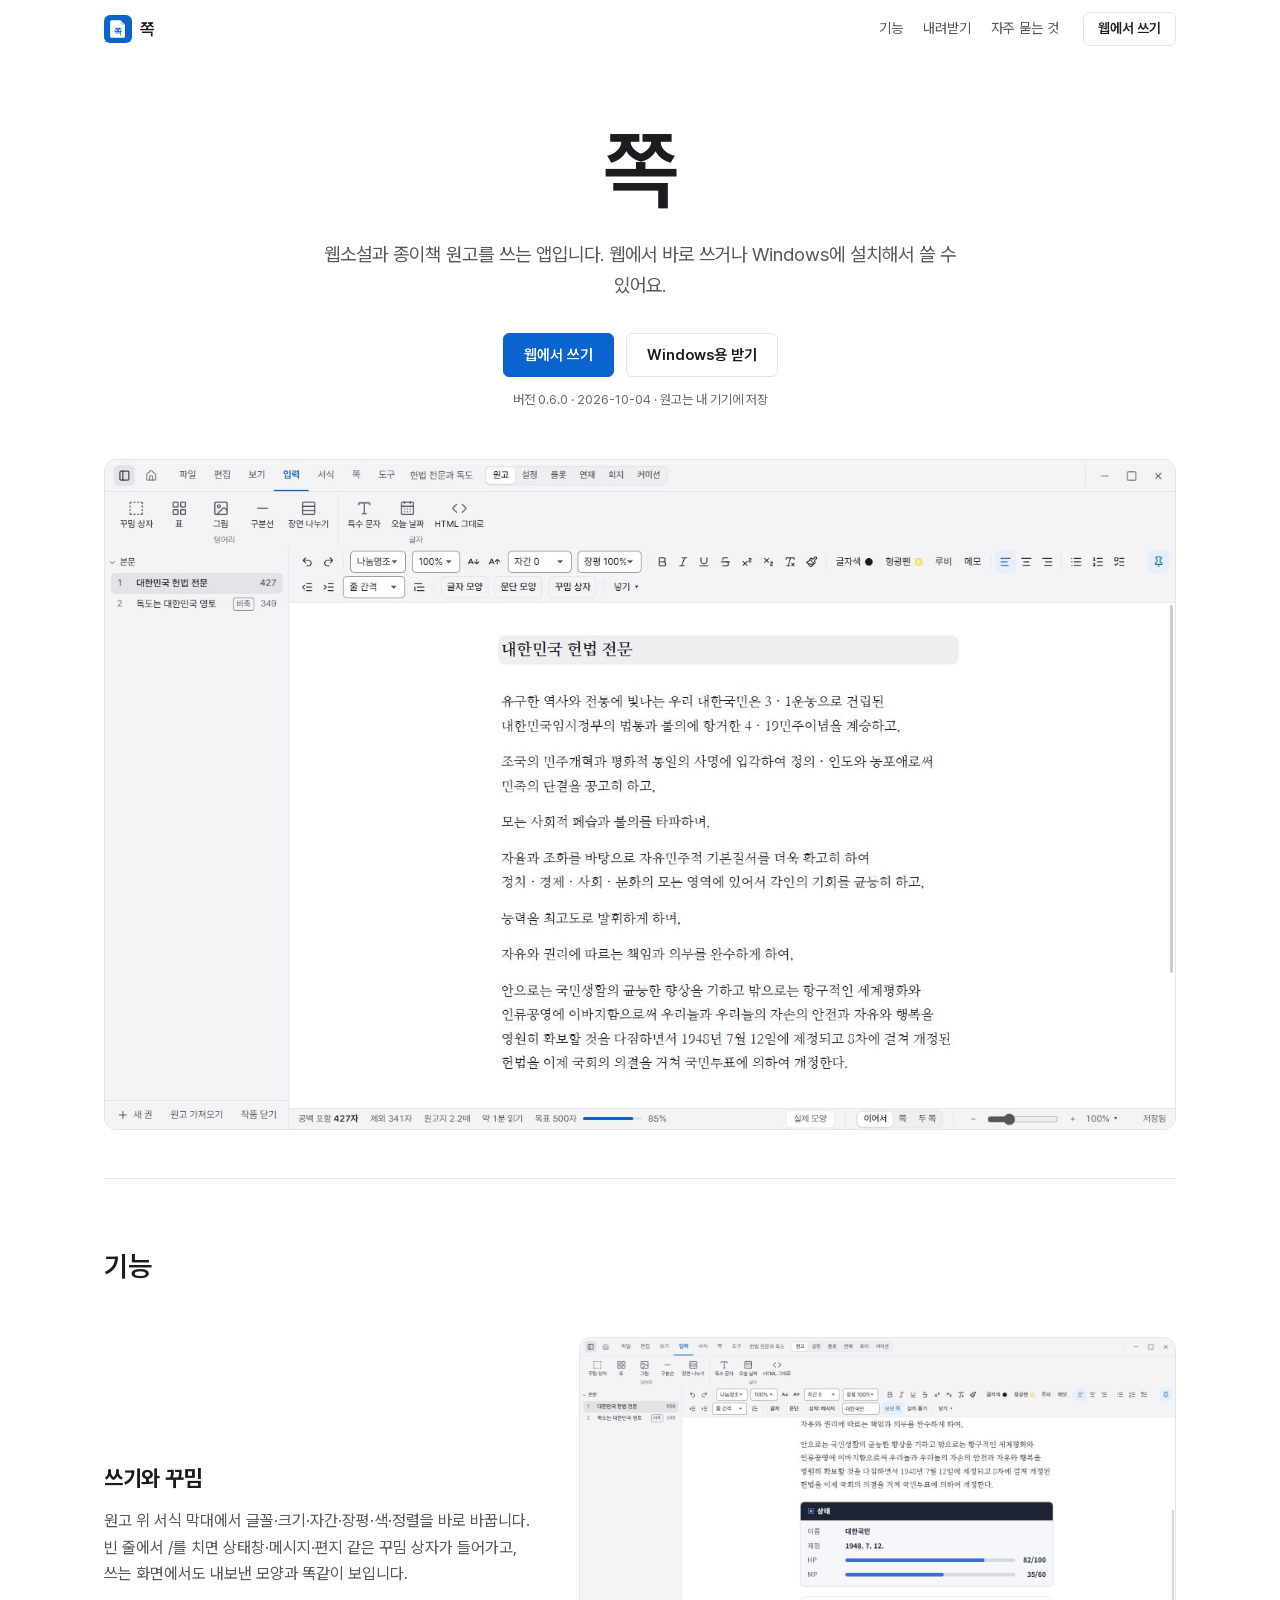
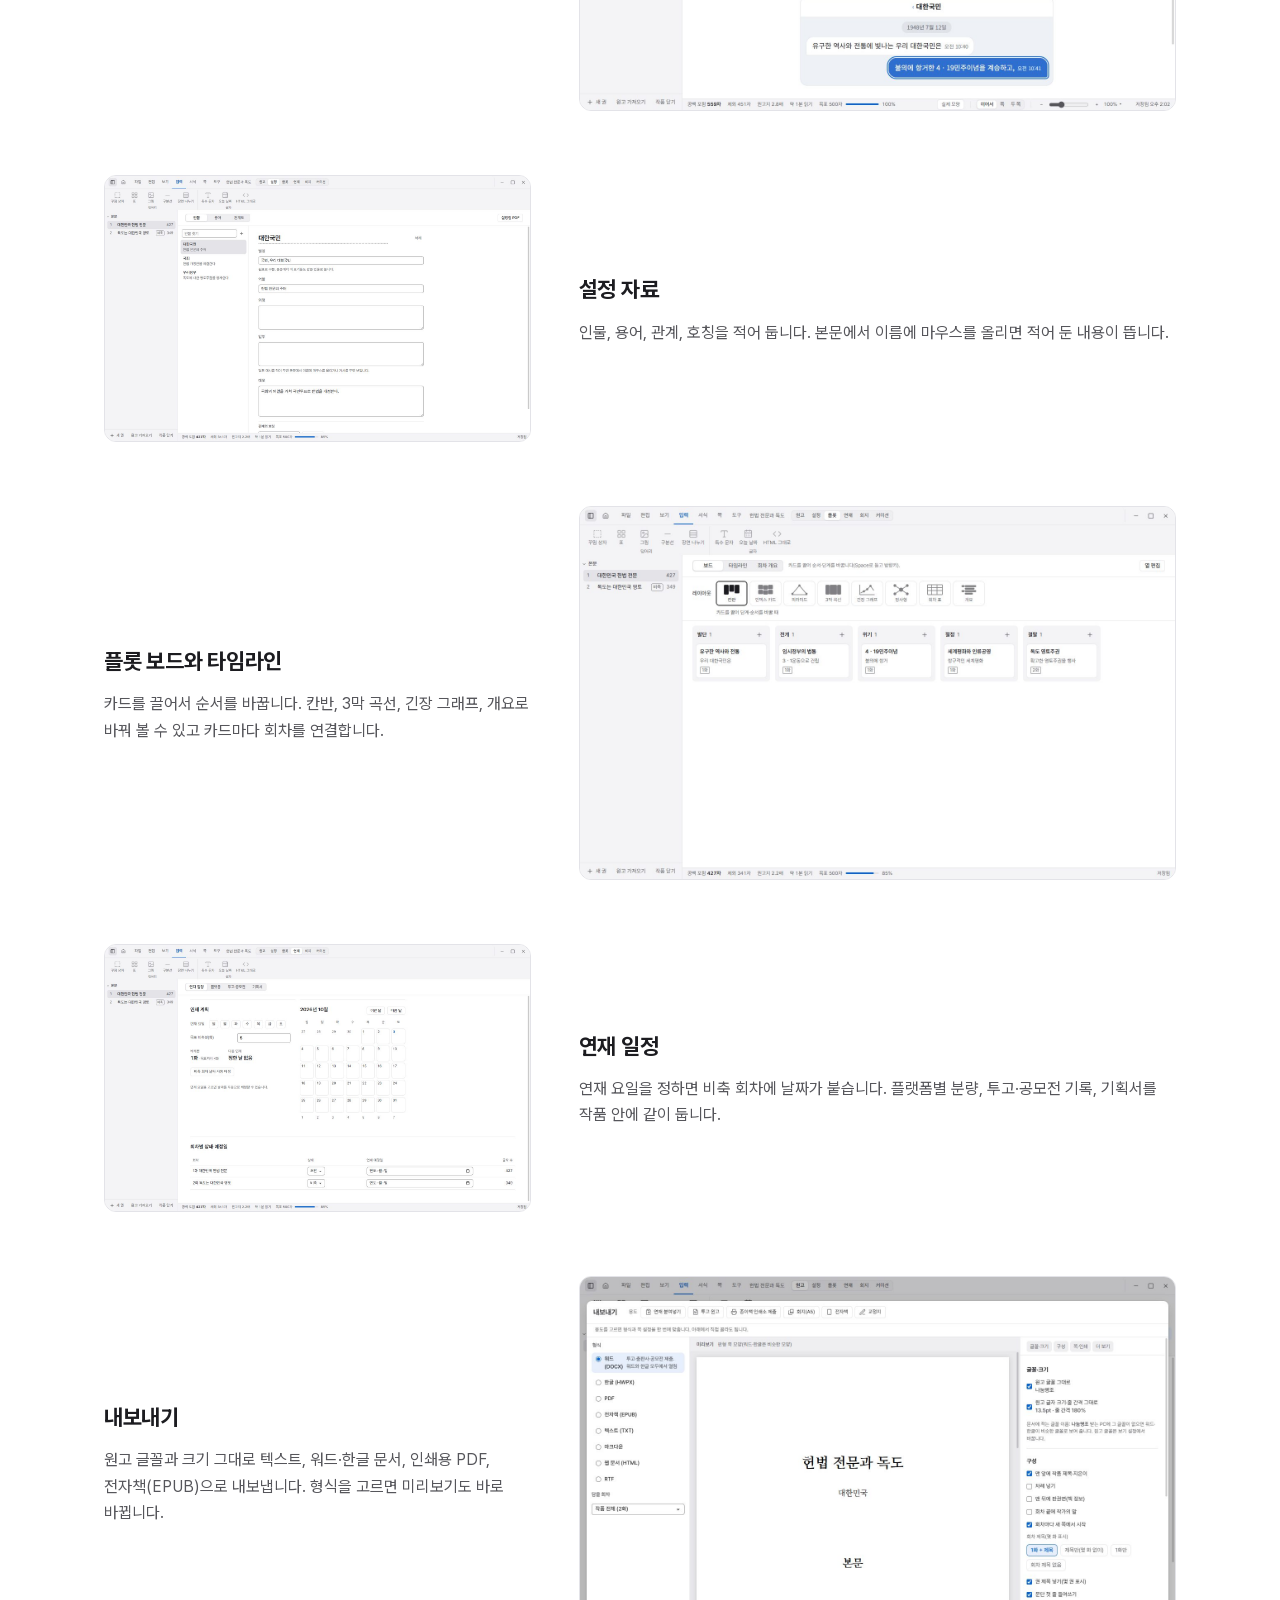
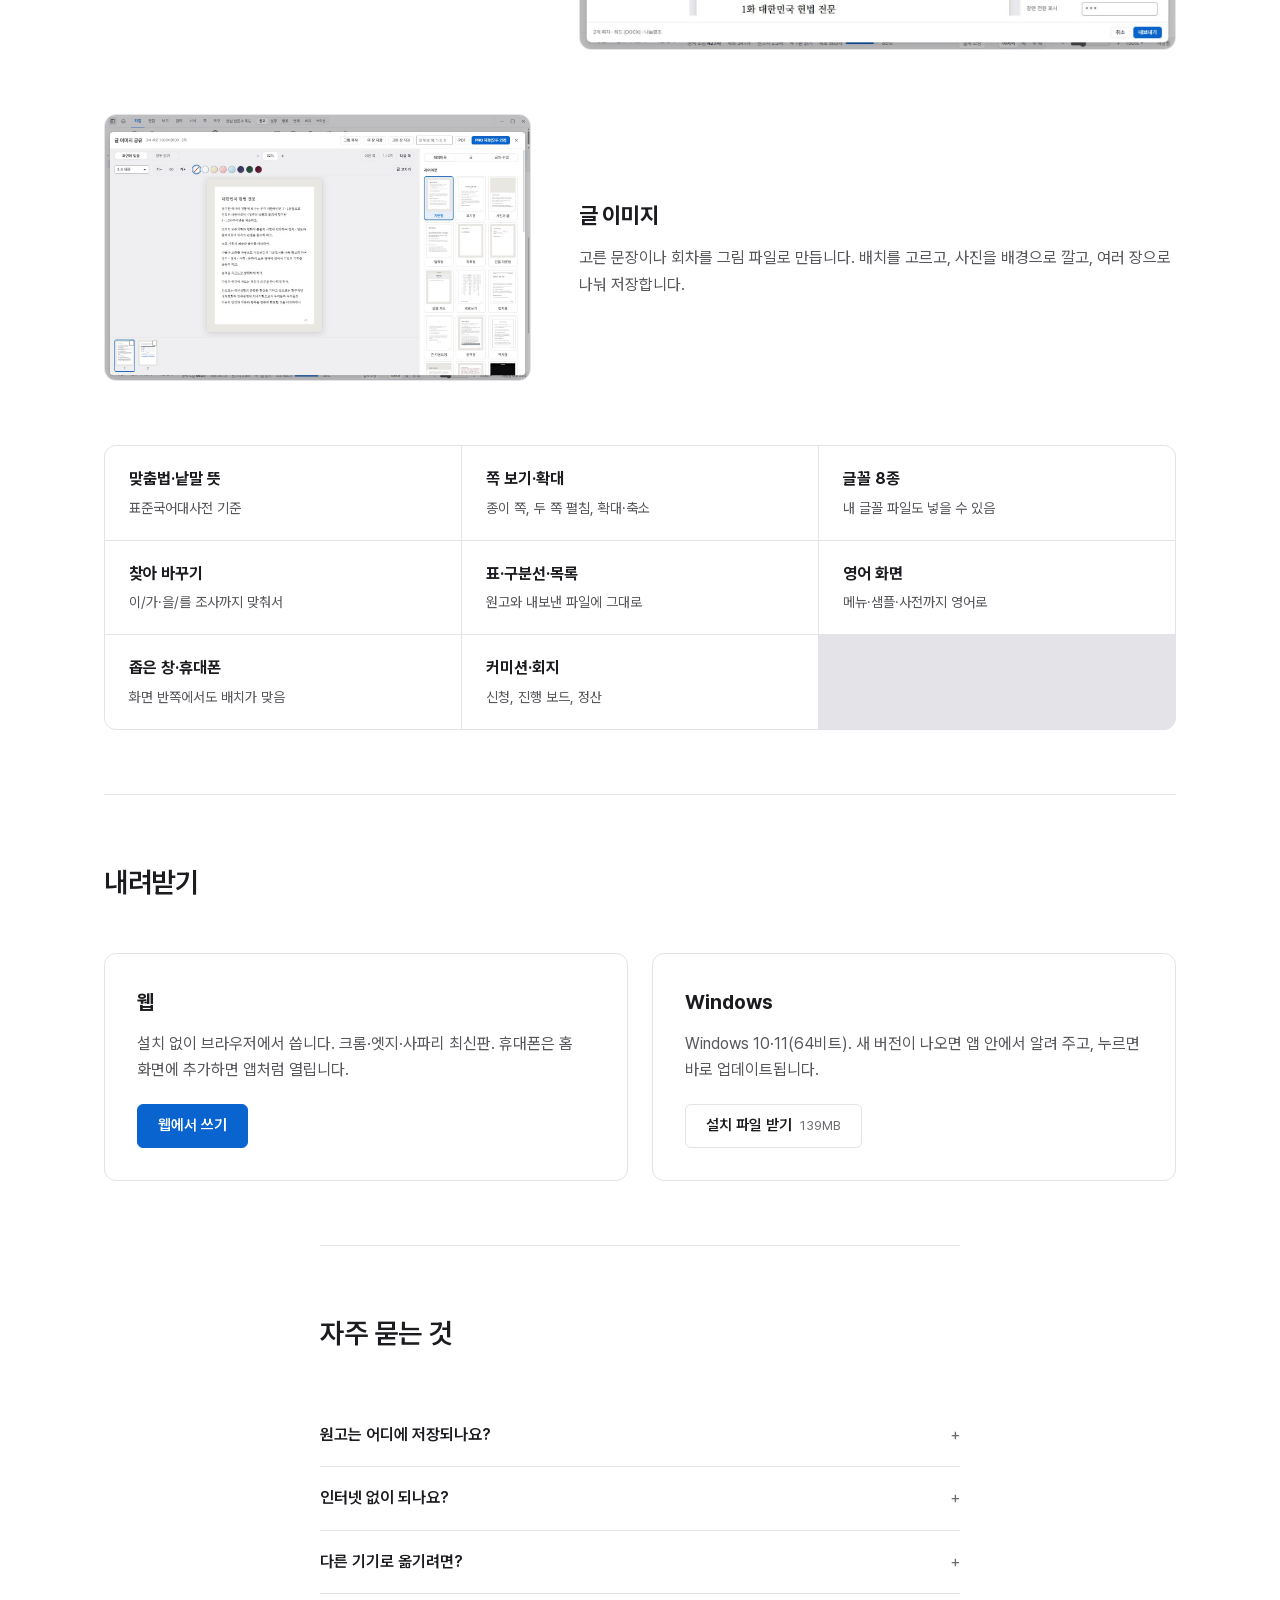
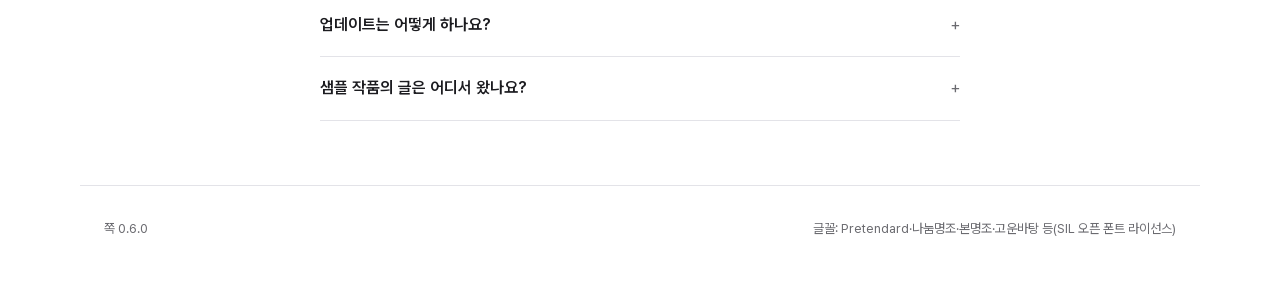
==== commit 3181e8ab: "사이트 올리기" ====
--- a/index.html
+++ b/index.html
@@ -43,9 +43,9 @@
         <p class="lead">웹소설과 종이책 원고를 쓰는 앱입니다. 웹에서 바로 쓰거나 Windows에 설치해서 쓸 수 있어요.</p>
         <div class="cta">
           <a class="btn btn-primary" href="app/">웹에서 쓰기</a>
-          <a class="btn" href="https://github.com/9w3am/jjok/releases/download/v0.5.0/jjok-setup-0.5.0.exe">Windows용 받기</a>
+          <a class="btn" href="https://github.com/9w3am/jjok/releases/download/v0.6.0/jjok-setup-0.6.0.exe">Windows용 받기</a>
         </div>
-        <p class="meta">버전 0.5.0 · 2026-10-03 · 원고는 내 기기에 저장</p>
+        <p class="meta">버전 0.6.0 · 2026-10-04 · 원고는 내 기기에 저장</p>
         <figure class="shot shot-hero">
           <img src="shots/write.jpg" width="1440" height="900" alt="원고 쓰는 화면: 왼쪽에 회차 목록, 가운데에 본문" />
         </figure>
@@ -137,7 +137,7 @@
           <div class="d-card">
             <h3>Windows</h3>
             <p>Windows 10·11(64비트). 새 버전이 나오면 앱 안에서 알려 주고, 누르면 바로 업데이트됩니다.</p>
-            <a class="btn" href="https://github.com/9w3am/jjok/releases/download/v0.5.0/jjok-setup-0.5.0.exe">설치 파일 받기 <span class="size">139MB</span></a>
+            <a class="btn" href="https://github.com/9w3am/jjok/releases/download/v0.6.0/jjok-setup-0.6.0.exe">설치 파일 받기 <span class="size">139MB</span></a>
           </div>
         </div>
       </section>
@@ -180,8 +180,8 @@
     </main>
 
     <footer class="foot">
-      <span>쪽 0.5.0</span>
-      <span>글꼴: Pretendard·나눔명조·본명조·고운바탕 등 — SIL 오픈 폰트 라이선스</span>
+      <span>쪽 0.6.0</span>
+      <span>글꼴: Pretendard·나눔명조·본명조·고운바탕 등(SIL 오픈 폰트 라이선스)</span>
     </footer>
   </body>
 </html>
